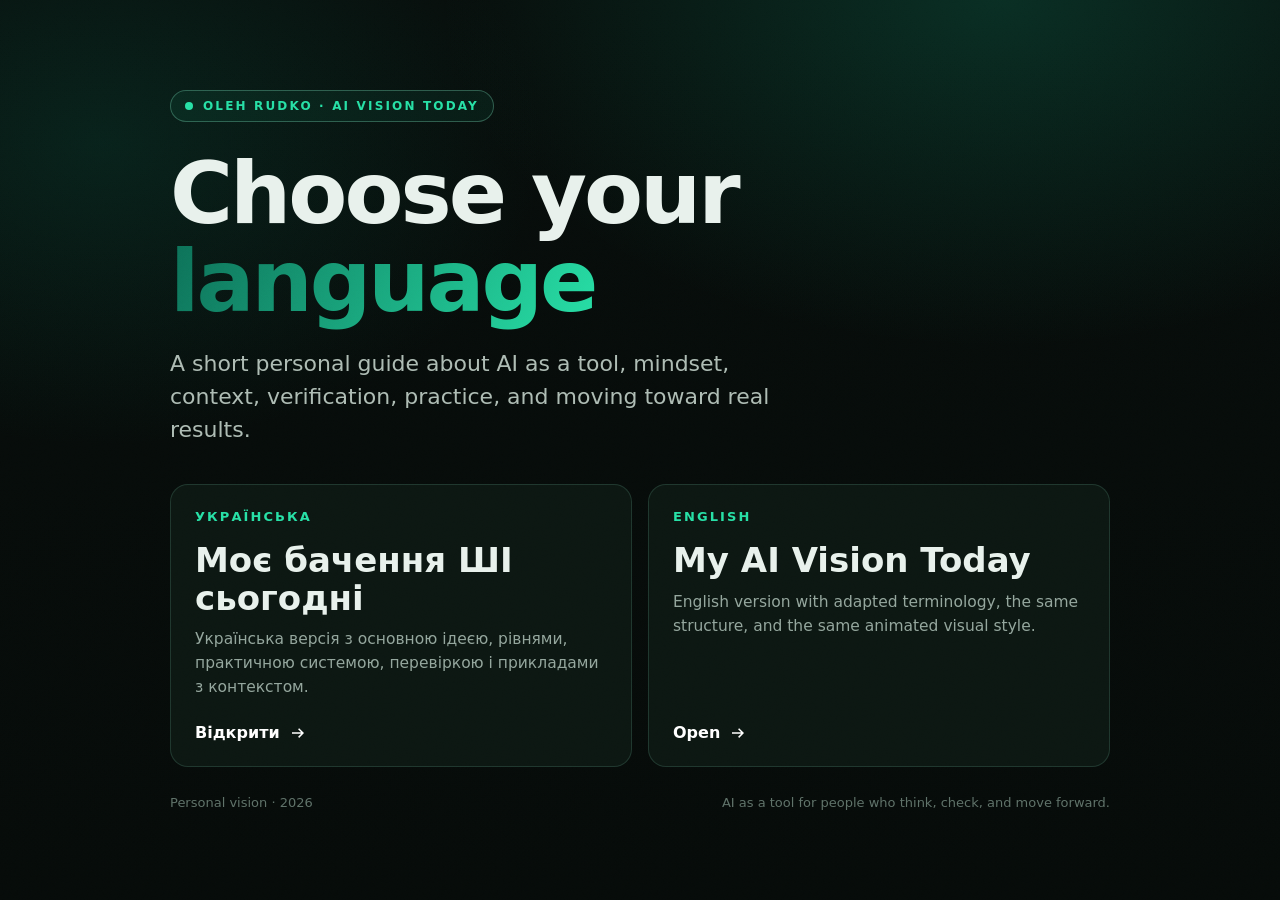
==== index.html @ 970583b6 "Add language selector for GitHub Pages" ====
<!DOCTYPE html>
<html lang="uk">
<head>
<meta charset="UTF-8">
<meta name="viewport" content="width=device-width, initial-scale=1">
<title>AI Vision Today — Oleh Rudko</title>
<style>
:root{
  --bg:#070d0b;
  --surface:#0e1a15;
  --border:rgba(120,205,172,.18);
  --border-strong:rgba(120,215,178,.34);
  --text:#e8f1ec;
  --muted:#94a69d;
  --faint:#5f7269;
  --em:#27e0a6;
  --em-deep:#0c6f57;
  --glow:rgba(39,224,166,.35);
  --grad:linear-gradient(120deg,#0c6f57 0%,#27e0a6 100%);
}
*{box-sizing:border-box;margin:0;padding:0}
body{
  min-height:100vh;
  font-family:Inter,ui-sans-serif,system-ui,-apple-system,BlinkMacSystemFont,"Segoe UI",sans-serif;
  background:
    radial-gradient(900px 560px at 78% 0%,rgba(18,180,135,.20),transparent 62%),
    radial-gradient(760px 520px at 8% 16%,rgba(12,111,87,.22),transparent 58%),
    linear-gradient(180deg,#070d0b 0%,#060b09 100%);
  color:var(--text);
  display:grid;
  place-items:center;
  padding:28px;
  overflow-x:hidden;
}
body::before{
  content:"";
  position:fixed;
  inset:0;
  pointer-events:none;
  opacity:.035;
  mix-blend-mode:overlay;
  background-image:url("data:image/svg+xml,%3Csvg xmlns='http://www.w3.org/2000/svg' width='160' height='160'%3E%3Cfilter id='n'%3E%3CfeTurbulence type='fractalNoise' baseFrequency='0.85' numOctaves='2'/%3E%3C/filter%3E%3Crect width='100%25' height='100%25' filter='url(%23n)'/%3E%3C/svg%3E");
}
.wrap{
  width:min(940px,100%);
}
.eyebrow{
  display:inline-flex;
  align-items:center;
  gap:10px;
  color:var(--em);
  border:1px solid var(--border-strong);
  border-radius:999px;
  background:rgba(39,224,166,.06);
  padding:8px 14px;
  font-size:12px;
  font-weight:750;
  letter-spacing:.18em;
  text-transform:uppercase;
  margin-bottom:28px;
}
.dot{
  width:8px;
  height:8px;
  border-radius:50%;
  background:var(--em);
  box-shadow:0 0 0 0 var(--glow);
  animation:pulse 2.4s infinite;
}
@keyframes pulse{
  0%{box-shadow:0 0 0 0 rgba(39,224,166,.6)}
  70%{box-shadow:0 0 0 12px rgba(39,224,166,0)}
  100%{box-shadow:0 0 0 0 rgba(39,224,166,0)}
}
h1{
  font-size:clamp(42px,8vw,86px);
  line-height:1.02;
  letter-spacing:-.035em;
  max-width:11ch;
  margin-bottom:22px;
}
.grad{
  background:var(--grad);
  -webkit-background-clip:text;
  background-clip:text;
  color:transparent;
}
.lead{
  max-width:650px;
  color:#aebcb4;
  font-size:clamp(18px,2.4vw,22px);
  line-height:1.5;
  margin-bottom:38px;
}
.cards{
  display:grid;
  grid-template-columns:repeat(2,minmax(0,1fr));
  gap:16px;
}
.card{
  min-height:210px;
  display:flex;
  flex-direction:column;
  justify-content:space-between;
  padding:24px;
  background:rgba(14,26,21,.82);
  border:1px solid var(--border);
  border-radius:18px;
  text-decoration:none;
  color:inherit;
  transition:transform .35s ease,border-color .35s ease,box-shadow .35s ease,background .35s ease;
}
.card:hover{
  transform:translateY(-5px);
  border-color:var(--border-strong);
  background:rgba(17,33,27,.9);
  box-shadow:0 22px 54px rgba(0,0,0,.36),0 0 24px rgba(39,224,166,.10);
}
.lang{
  color:var(--em);
  font-weight:800;
  font-size:13px;
  letter-spacing:.16em;
  text-transform:uppercase;
}
.card h2{
  font-size:clamp(25px,3.2vw,34px);
  line-height:1.1;
  margin:18px 0 10px;
}
.card p{
  color:var(--muted);
  line-height:1.55;
  font-size:15.5px;
}
.go{
  display:inline-flex;
  align-items:center;
  gap:9px;
  color:#fff;
  font-weight:750;
  margin-top:24px;
}
.go::after{
  content:"";
  width:18px;
  height:18px;
  background:currentColor;
  mask:url("data:image/svg+xml,%3Csvg xmlns='http://www.w3.org/2000/svg' viewBox='0 0 24 24'%3E%3Cpath fill='black' d='M13.5 5.5 20 12l-6.5 6.5-1.4-1.4 4.1-4.1H4v-2h12.2l-4.1-4.1z'/%3E%3C/svg%3E") center/contain no-repeat;
  transition:transform .25s ease;
}
.card:hover .go::after{transform:translateX(4px)}
.footer{
  display:flex;
  justify-content:space-between;
  gap:18px;
  color:var(--faint);
  font-size:13px;
  margin-top:28px;
}
@media(max-width:720px){
  body{padding:22px}
  .cards{grid-template-columns:1fr}
  .card{min-height:190px}
  .footer{flex-direction:column}
}
@media(prefers-reduced-motion:reduce){
  *{animation-duration:.001ms!important;transition-duration:.001ms!important}
}
</style>
</head>
<body>
<main class="wrap">
  <div class="eyebrow"><span class="dot"></span>Oleh Rudko · AI Vision Today</div>
  <h1>Choose your <span class="grad">language</span></h1>
  <p class="lead">A short personal guide about AI as a tool, mindset, context, verification, practice, and moving toward real results.</p>

  <section class="cards" aria-label="Language selection">
    <a class="card" href="ai-ua.html">
      <div>
        <div class="lang">Українська</div>
        <h2>Моє бачення ШІ сьогодні</h2>
        <p>Українська версія з основною ідеєю, рівнями, практичною системою, перевіркою і прикладами з контекстом.</p>
      </div>
      <span class="go">Відкрити</span>
    </a>

    <a class="card" href="au-en.html">
      <div>
        <div class="lang">English</div>
        <h2>My AI Vision Today</h2>
        <p>English version with adapted terminology, the same structure, and the same animated visual style.</p>
      </div>
      <span class="go">Open</span>
    </a>
  </section>

  <div class="footer">
    <span>Personal vision · 2026</span>
    <span>AI as a tool for people who think, check, and move forward.</span>
  </div>
</main>
</body>
</html>
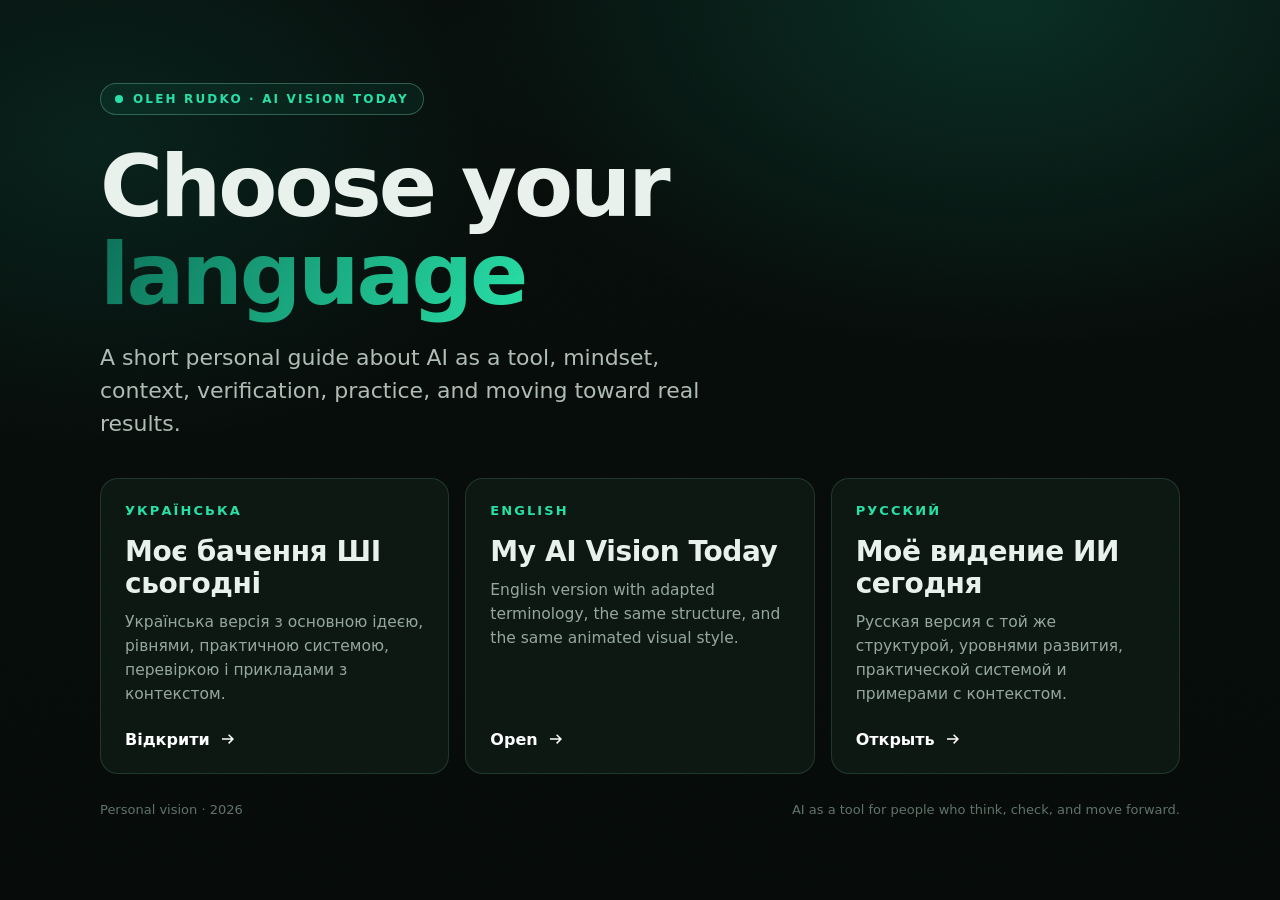
==== commit 50240b03: "Add multilingual guide updates" ====
--- a/index.html
+++ b/index.html
@@ -1,9 +1,34 @@
 <!DOCTYPE html>
-<html lang="uk">
+<html lang="en">
 <head>
 <meta charset="UTF-8">
 <meta name="viewport" content="width=device-width, initial-scale=1">
 <title>AI Vision Today — Oleh Rudko</title>
+<link rel="icon" href="data:image/svg+xml,%3Csvg xmlns='http://www.w3.org/2000/svg' viewBox='0 0 32 32'%3E%3Crect width='32' height='32' rx='8' fill='%23070d0b'/%3E%3Ccircle cx='16' cy='16' r='7' fill='none' stroke='%2327e0a6' stroke-width='2.5'/%3E%3Ccircle cx='16' cy='16' r='2.5' fill='%2327e0a6'/%3E%3C/svg%3E">
+<meta name="description" content="Personal guide by Oleh Rudko about using AI as a tool: mindset, context, verification, practice, and moving toward real results. Available in Ukrainian, English, and Russian.">
+<meta name="author" content="Oleh Rudko">
+<meta name="theme-color" content="#070d0b">
+<link rel="canonical" href="https://oleh-rudko.github.io/ai-vision/">
+<link rel="alternate" hreflang="uk" href="https://oleh-rudko.github.io/ai-vision/ai-ua.html">
+<link rel="alternate" hreflang="en" href="https://oleh-rudko.github.io/ai-vision/ai-en.html">
+<link rel="alternate" hreflang="ru" href="https://oleh-rudko.github.io/ai-vision/ai-ru.html">
+<link rel="alternate" hreflang="x-default" href="https://oleh-rudko.github.io/ai-vision/">
+<meta property="og:type" content="website">
+<meta property="og:site_name" content="AI Vision Today">
+<meta property="og:title" content="AI Vision Today — Oleh Rudko">
+<meta property="og:description" content="Personal guide by Oleh Rudko about using AI as a tool: mindset, context, verification, practice, and moving toward real results.">
+<meta property="og:url" content="https://oleh-rudko.github.io/ai-vision/">
+<meta property="og:locale" content="en_US">
+<meta property="og:locale:alternate" content="uk_UA">
+<meta property="og:locale:alternate" content="ru_RU">
+<meta property="og:image" content="https://oleh-rudko.github.io/ai-vision/og-en.png">
+<meta property="og:image:width" content="1200">
+<meta property="og:image:height" content="630">
+<meta property="og:image:alt" content="AI Vision Today — a personal guide by Oleh Rudko">
+<meta name="twitter:card" content="summary_large_image">
+<meta name="twitter:title" content="AI Vision Today — Oleh Rudko">
+<meta name="twitter:description" content="Personal guide by Oleh Rudko about using AI as a tool: mindset, context, verification, practice, and moving toward real results.">
+<meta name="twitter:image" content="https://oleh-rudko.github.io/ai-vision/og-en.png">
 <style>
 :root{
   --bg:#070d0b;
@@ -42,7 +67,7 @@
   background-image:url("data:image/svg+xml,%3Csvg xmlns='http://www.w3.org/2000/svg' width='160' height='160'%3E%3Cfilter id='n'%3E%3CfeTurbulence type='fractalNoise' baseFrequency='0.85' numOctaves='2'/%3E%3C/filter%3E%3Crect width='100%25' height='100%25' filter='url(%23n)'/%3E%3C/svg%3E");
 }
 .wrap{
-  width:min(940px,100%);
+  width:min(1080px,100%);
 }
 .eyebrow{
   display:inline-flex;
@@ -94,7 +119,7 @@
 }
 .cards{
   display:grid;
-  grid-template-columns:repeat(2,minmax(0,1fr));
+  grid-template-columns:repeat(3,minmax(0,1fr));
   gap:16px;
 }
 .card{
@@ -124,9 +149,10 @@
   text-transform:uppercase;
 }
 .card h2{
-  font-size:clamp(25px,3.2vw,34px);
-  line-height:1.1;
+  font-size:clamp(22px,2.4vw,28px);
+  line-height:1.15;
   margin:18px 0 10px;
+  letter-spacing:-.015em;
 }
 .card p{
   color:var(--muted);
@@ -158,10 +184,13 @@
   font-size:13px;
   margin-top:28px;
 }
-@media(max-width:720px){
+@media(max-width:940px){
+  .cards{grid-template-columns:repeat(2,minmax(0,1fr))}
+}
+@media(max-width:640px){
   body{padding:22px}
   .cards{grid-template-columns:1fr}
-  .card{min-height:190px}
+  .card{min-height:auto}
   .footer{flex-direction:column}
 }
 @media(prefers-reduced-motion:reduce){
@@ -176,7 +205,7 @@
   <p class="lead">A short personal guide about AI as a tool, mindset, context, verification, practice, and moving toward real results.</p>
 
   <section class="cards" aria-label="Language selection">
-    <a class="card" href="ai-ua.html">
+    <a class="card" href="ai-ua.html" hreflang="uk" lang="uk">
       <div>
         <div class="lang">Українська</div>
         <h2>Моє бачення ШІ сьогодні</h2>
@@ -185,7 +214,7 @@
       <span class="go">Відкрити</span>
     </a>
 
-    <a class="card" href="au-en.html">
+    <a class="card" href="ai-en.html" hreflang="en">
       <div>
         <div class="lang">English</div>
         <h2>My AI Vision Today</h2>
@@ -193,6 +222,15 @@
       </div>
       <span class="go">Open</span>
     </a>
+
+    <a class="card" href="ai-ru.html" hreflang="ru" lang="ru">
+      <div>
+        <div class="lang">Русский</div>
+        <h2>Моё видение ИИ сегодня</h2>
+        <p>Русская версия с той же структурой, уровнями развития, практической системой и примерами с контекстом.</p>
+      </div>
+      <span class="go">Открыть</span>
+    </a>
   </section>
 
   <div class="footer">
